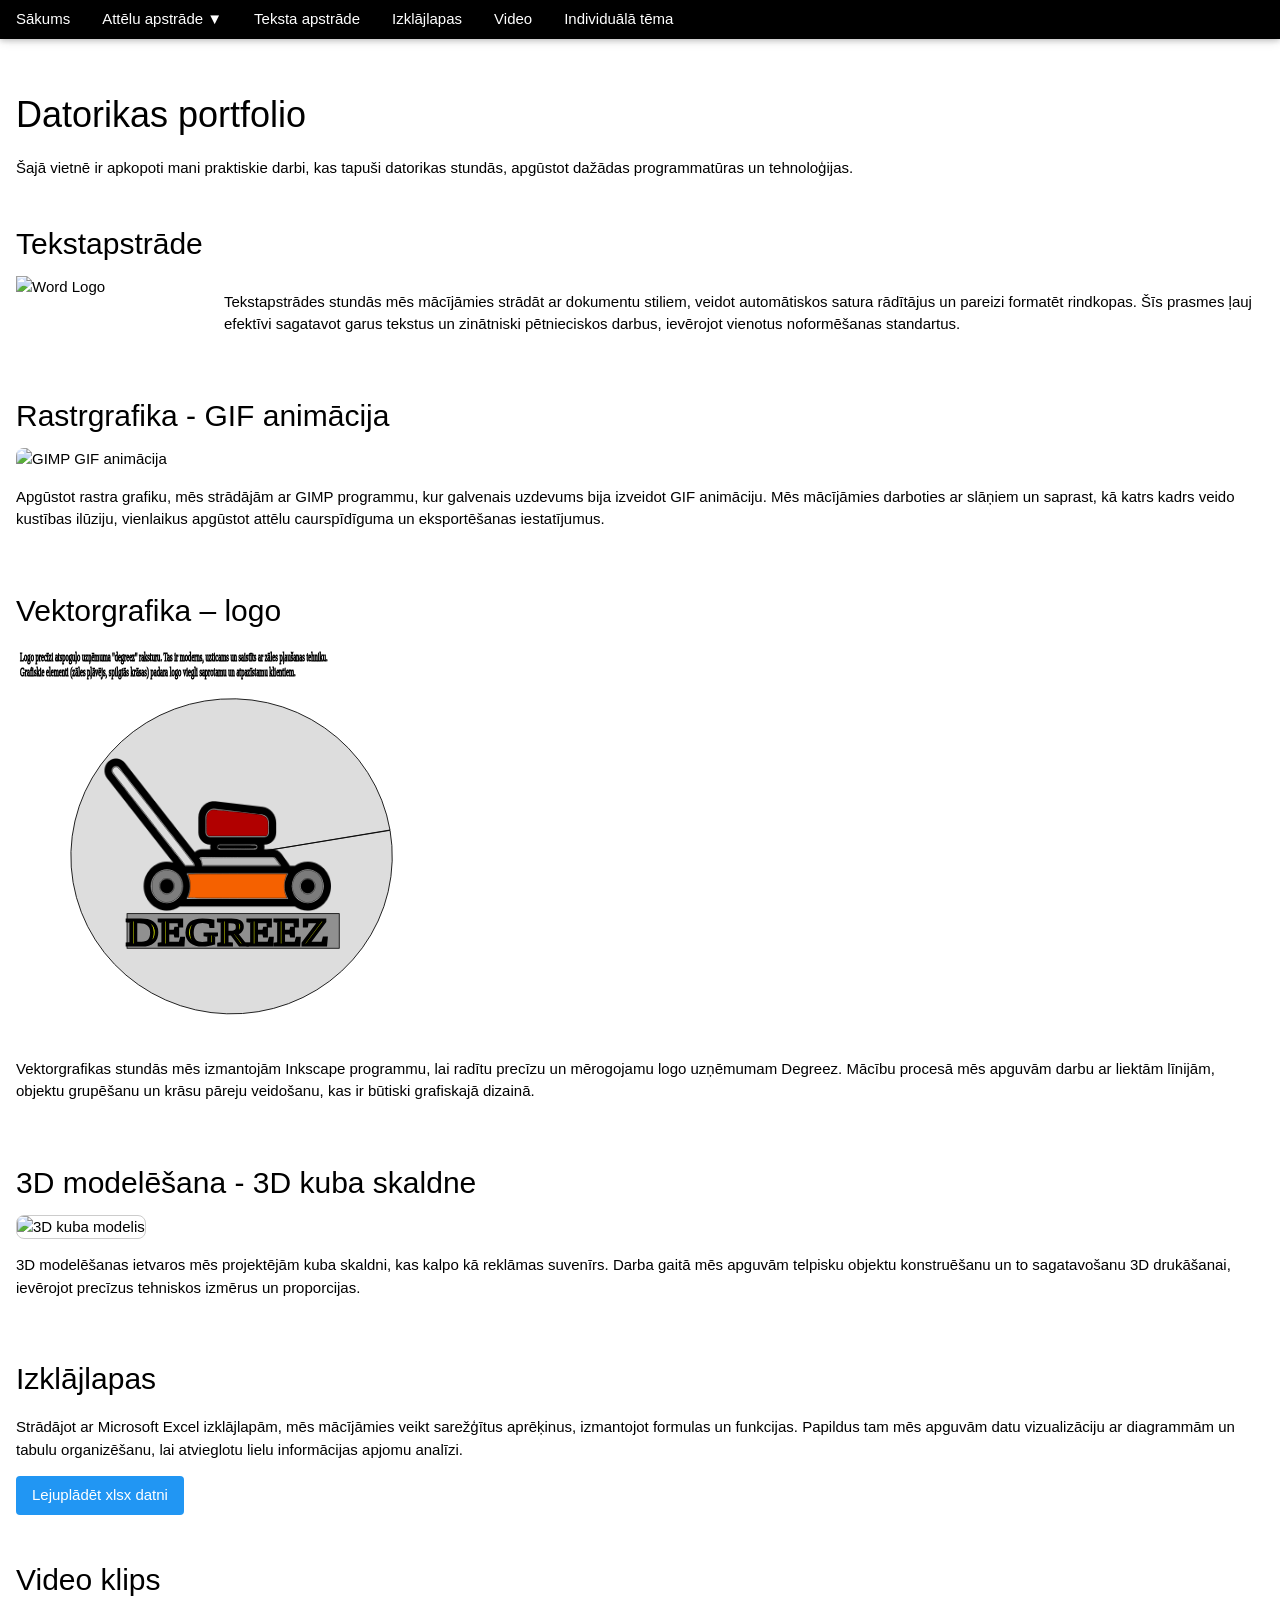
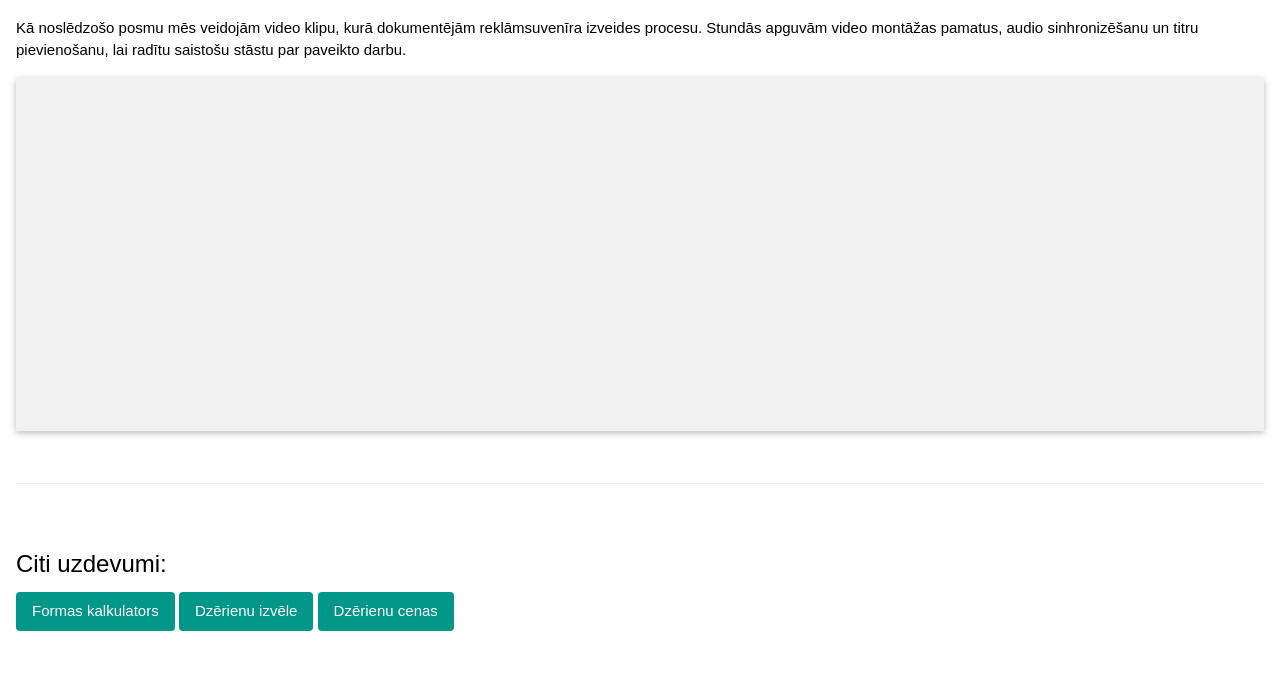
==== index.html @ c408c0b0 "pirmā versija" ====
<!DOCTYPE html>
<html lang="lv">
<head>
    <meta charset="UTF-8">
    <meta name="viewport" content="width=device-width, initial-scale=1.0">
    <title>Mans Datorikas Portfolio</title>
    <link rel="stylesheet" href="https://www.w3schools.com/w3css/4/w3.css">
    <link rel="stylesheet" href="CSS/mansStils.css">
</head>
<body>

<div class="w3-top">
  <div class="w3-bar w3-black w3-card">
    <a href="#sakums" class="w3-bar-item w3-button">Sākums</a>
    <div class="w3-dropdown-hover">
      <button class="w3-button">Attēlu apstrāde ▼</button>
      <div class="w3-dropdown-content w3-bar-block w3-white w3-card-4">
        <a href="#rastrs" class="w3-bar-item w3-button">Rastrgrafika (GIF)</a>
        <a href="#vektors" class="w3-bar-item w3-button">Vektorgrafika (Logo)</a>
        <a href="#3d-kubs" class="w3-bar-item w3-button">3D Modelēšana</a>
      </div>
    </div>
    <a href="#teksts" class="w3-bar-item w3-button">Teksta apstrāde</a>
    <a href="#izklajlapas" class="w3-bar-item w3-button">Izklājlapas</a>
    <a href="#video" class="w3-bar-item w3-button">Video</a>
    <a href="otrais.html" class="w3-bar-item w3-button">Individuālā tēma</a> 
  </div>
</div>

<div class="w3-container w3-padding-32" id="sakums" style="margin-top:46px">
    <h1>Datorikas portfolio</h1>
    <p>Šajā vietnē ir apkopoti mani praktiskie darbi, kas tapuši datorikas stundās, apgūstot dažādas programmatūras un tehnoloģijas.</p>
    
    <section id="teksts" class="w3-padding-16">
        <h2>Tekstapstrāde</h2>
        <div class="w3-row">
            <div class="w3-col m2">
                <img src="Images/Microsoft_Office_Word_(2025–present).svg.png" alt="Word Logo" class="w3-image" style="width:80px; margin-bottom:10px;">
            </div>
            <div class="w3-col m10">
                <p>Tekstapstrādes stundās mēs mācījāmies strādāt ar dokumentu stiliem, veidot automātiskos satura rādītājus un pareizi formatēt rindkopas. Šīs prasmes ļauj efektīvi sagatavot garus tekstus un zinātniski pētnieciskos darbus, ievērojot vienotus noformēšanas standartus.</p>
            </div>
        </div>
    </section>

    <section id="rastrs" class="w3-padding-16">
        <h2>Rastrgrafika - GIF animācija</h2>
        <img src="Images/giff.gif" alt="GIMP GIF animācija" class="w3-image" style="max-width:500px; border-radius: 8px;">
        <p>Apgūstot rastra grafiku, mēs strādājām ar GIMP programmu, kur galvenais uzdevums bija izveidot GIF animāciju. Mēs mācījāmies darboties ar slāņiem un saprast, kā katrs kadrs veido kustības ilūziju, vienlaikus apgūstot attēlu caurspīdīguma un eksportēšanas iestatījumus.</p>
    </section>

    <section id="vektors" class="w3-padding-16">
        <h2>Vektorgrafika – logo</h2>
        <img src="images/DEGREEZ%20pabeigts.svg" alt="Inkscape vektoru logo" class="w3-image" style="max-width:400px;">
        <p>Vektorgrafikas stundās mēs izmantojām Inkscape programmu, lai radītu precīzu un mērogojamu logo uzņēmumam Degreez. Mācību procesā mēs apguvām darbu ar liektām līnijām, objektu grupēšanu un krāsu pāreju veidošanu, kas ir būtiski grafiskajā dizainā.</p>
    </section>

    <section id="3d-kubs" class="w3-padding-16">
        <h2>3D modelēšana - 3D kuba skaldne</h2>
        <img src="Images/IMG_1927.jpg" alt="3D kuba modelis" class="w3-image" style="max-width:500px; border: 1px solid #ccc; border-radius: 8px;">
        <p>3D modelēšanas ietvaros mēs projektējām kuba skaldni, kas kalpo kā reklāmas suvenīrs. Darba gaitā mēs apguvām telpisku objektu konstruēšanu un to sagatavošanu 3D drukāšanai, ievērojot precīzus tehniskos izmērus un proporcijas.</p>
    </section>

    <section id="izklajlapas" class="w3-padding-16">
        <h2>Izklājlapas</h2>
        <p>Strādājot ar Microsoft Excel izklājlapām, mēs mācījāmies veikt sarežģītus aprēķinus, izmantojot formulas un funkcijas. Papildus tam mēs apguvām datu vizualizāciju ar diagrammām un tabulu organizēšanu, lai atvieglotu lielu informācijas apjomu analīzi.</p>
        <a href="excelKD2026.xlsx" class="w3-button w3-blue w3-round">Lejuplādēt xlsx datni</a>
    </section>

    <section id="video" class="w3-padding-16">
        <h2>Video klips</h2>
        <p>Kā noslēdzošo posmu mēs veidojām video klipu, kurā dokumentējām reklāmsuvenīra izveides procesu. Stundās apguvām video montāžas pamatus, audio sinhronizēšanu un titru pievienošanu, lai radītu saistošu stāstu par paveikto darbu.</p>
        <div class="w3-panel w3-light-grey w3-padding-16 w3-card">
            <iframe width="560" height="315" src="https://www.youtube.com/embed/WGzs50DU658" frameborder="0" allow="accelerometer; autoplay; clipboard-write; encrypted-media; gyroscope; picture-in-picture" allowfullscreen></iframe>
        </div>
    </section>
    
    <hr>
    
    <footer class="w3-padding-32">
        <h3>Citi uzdevumi:</h3>
        <div class="w3-bar">
            <a href="forma.html" class="w3-button w3-teal w3-round">Formas kalkulators</a>
            <a href="dzerdaudz.html" class="w3-button w3-teal w3-round">Dzērienu izvēle</a>
            <a href="dzer.html" class="w3-button w3-teal w3-round">Dzērienu cenas</a>
        </div>
    </footer>


</body>
</html>
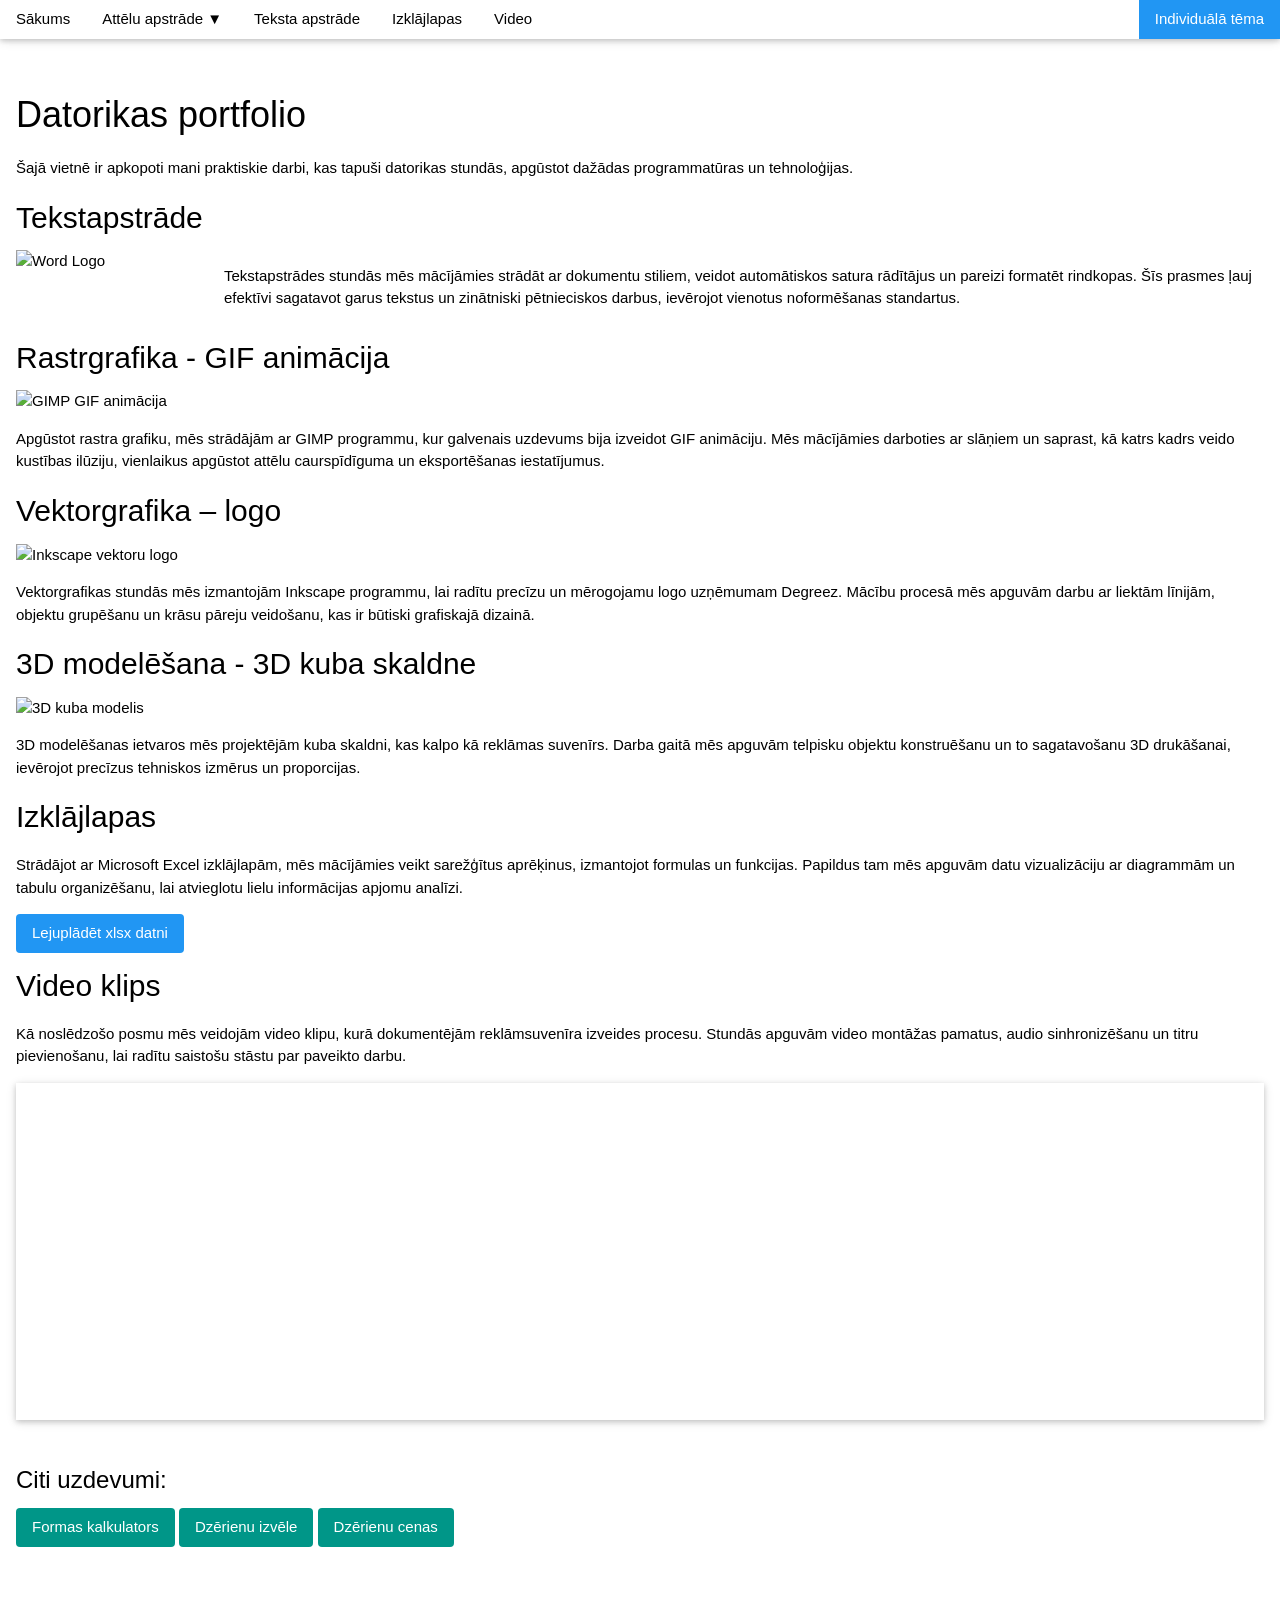
==== commit 49ed2441: "final css fix" ====
--- a/index.html
+++ b/index.html
@@ -5,12 +5,12 @@
     <meta name="viewport" content="width=device-width, initial-scale=1.0">
     <title>Mans Datorikas Portfolio</title>
     <link rel="stylesheet" href="https://www.w3schools.com/w3css/4/w3.css">
-    <link rel="stylesheet" href="CSS/mansStils.css">
+    <link rel="stylesheet" href="CSS/mansStils.css?v=1">
 </head>
 <body>
 
 <div class="w3-top">
-  <div class="w3-bar w3-black w3-card">
+  <div class="w3-bar w3-card">
     <a href="#sakums" class="w3-bar-item w3-button">Sākums</a>
     <div class="w3-dropdown-hover">
       <button class="w3-button">Attēlu apstrāde ▼</button>
@@ -23,7 +23,7 @@
     <a href="#teksts" class="w3-bar-item w3-button">Teksta apstrāde</a>
     <a href="#izklajlapas" class="w3-bar-item w3-button">Izklājlapas</a>
     <a href="#video" class="w3-bar-item w3-button">Video</a>
-    <a href="otrais.html" class="w3-bar-item w3-button">Individuālā tēma</a> 
+    <a href="otrais.html" class="w3-bar-item w3-button w3-right w3-blue">Individuālā tēma</a> 
   </div>
 </div>
 
@@ -31,11 +31,11 @@
     <h1>Datorikas portfolio</h1>
     <p>Šajā vietnē ir apkopoti mani praktiskie darbi, kas tapuši datorikas stundās, apgūstot dažādas programmatūras un tehnoloģijas.</p>
     
-    <section id="teksts" class="w3-padding-16">
+    <section id="teksts">
         <h2>Tekstapstrāde</h2>
         <div class="w3-row">
             <div class="w3-col m2">
-                <img src="Images/Microsoft_Office_Word_(2025–present).svg.png" alt="Word Logo" class="w3-image" style="width:80px; margin-bottom:10px;">
+                <img src="Images/Microsoft_Office_Word_(2025–present).svg.png" alt="Word Logo" class="w3-image" style="width:80px;">
             </div>
             <div class="w3-col m10">
                 <p>Tekstapstrādes stundās mēs mācījāmies strādāt ar dokumentu stiliem, veidot automātiskos satura rādītājus un pareizi formatēt rindkopas. Šīs prasmes ļauj efektīvi sagatavot garus tekstus un zinātniski pētnieciskos darbus, ievērojot vienotus noformēšanas standartus.</p>
@@ -43,39 +43,39 @@
         </div>
     </section>
 
-    <section id="rastrs" class="w3-padding-16">
+    <section id="rastrs">
         <h2>Rastrgrafika - GIF animācija</h2>
-        <img src="Images/giff.gif" alt="GIMP GIF animācija" class="w3-image" style="max-width:500px; border-radius: 8px;">
+        <img src="Images/giff.gif" alt="GIMP GIF animācija" class="w3-image" style="max-width:500px;">
         <p>Apgūstot rastra grafiku, mēs strādājām ar GIMP programmu, kur galvenais uzdevums bija izveidot GIF animāciju. Mēs mācījāmies darboties ar slāņiem un saprast, kā katrs kadrs veido kustības ilūziju, vienlaikus apgūstot attēlu caurspīdīguma un eksportēšanas iestatījumus.</p>
     </section>
 
-    <section id="vektors" class="w3-padding-16">
+    <section id="vektors">
         <h2>Vektorgrafika – logo</h2>
-        <img src="images/DEGREEZ%20pabeigts.svg" alt="Inkscape vektoru logo" class="w3-image" style="max-width:400px;">
+        <img src="Images/DEGREEZ%20pabeigts.svg" alt="Inkscape vektoru logo" class="w3-image" style="max-width:400px;">
         <p>Vektorgrafikas stundās mēs izmantojām Inkscape programmu, lai radītu precīzu un mērogojamu logo uzņēmumam Degreez. Mācību procesā mēs apguvām darbu ar liektām līnijām, objektu grupēšanu un krāsu pāreju veidošanu, kas ir būtiski grafiskajā dizainā.</p>
     </section>
 
-    <section id="3d-kubs" class="w3-padding-16">
+    <section id="3d-kubs">
         <h2>3D modelēšana - 3D kuba skaldne</h2>
-        <img src="Images/IMG_1927.jpg" alt="3D kuba modelis" class="w3-image" style="max-width:500px; border: 1px solid #ccc; border-radius: 8px;">
+        <img src="Images/IMG_1927.jpg" alt="3D kuba modelis" class="w3-image" style="max-width:500px;">
         <p>3D modelēšanas ietvaros mēs projektējām kuba skaldni, kas kalpo kā reklāmas suvenīrs. Darba gaitā mēs apguvām telpisku objektu konstruēšanu un to sagatavošanu 3D drukāšanai, ievērojot precīzus tehniskos izmērus un proporcijas.</p>
     </section>
 
-    <section id="izklajlapas" class="w3-padding-16">
+    <section id="izklajlapas">
         <h2>Izklājlapas</h2>
         <p>Strādājot ar Microsoft Excel izklājlapām, mēs mācījāmies veikt sarežģītus aprēķinus, izmantojot formulas un funkcijas. Papildus tam mēs apguvām datu vizualizāciju ar diagrammām un tabulu organizēšanu, lai atvieglotu lielu informācijas apjomu analīzi.</p>
         <a href="excelKD2026.xlsx" class="w3-button w3-blue w3-round">Lejuplādēt xlsx datni</a>
     </section>
 
-    <section id="video" class="w3-padding-16">
+    <section id="video">
         <h2>Video klips</h2>
         <p>Kā noslēdzošo posmu mēs veidojām video klipu, kurā dokumentējām reklāmsuvenīra izveides procesu. Stundās apguvām video montāžas pamatus, audio sinhronizēšanu un titru pievienošanu, lai radītu saistošu stāstu par paveikto darbu.</p>
-        <div class="w3-panel w3-light-grey w3-padding-16 w3-card">
-            <iframe width="560" height="315" src="https://www.youtube.com/embed/WGzs50DU658" frameborder="0" allow="accelerometer; autoplay; clipboard-write; encrypted-media; gyroscope; picture-in-picture" allowfullscreen></iframe>
+        <div class="w3-card w3-padding">
+            <div class="w3-responsive" style="max-width:560px; margin:auto;">
+                <iframe width="100%" height="315" src="https://www.youtube.com/embed/WGzs50DU658" frameborder="0" allowfullscreen></iframe>
+            </div>
         </div>
     </section>
-    
-    <hr>
     
     <footer class="w3-padding-32">
         <h3>Citi uzdevumi:</h3>
@@ -85,7 +85,7 @@
             <a href="dzer.html" class="w3-button w3-teal w3-round">Dzērienu cenas</a>
         </div>
     </footer>
-
+</div>
 
 </body>
 </html>
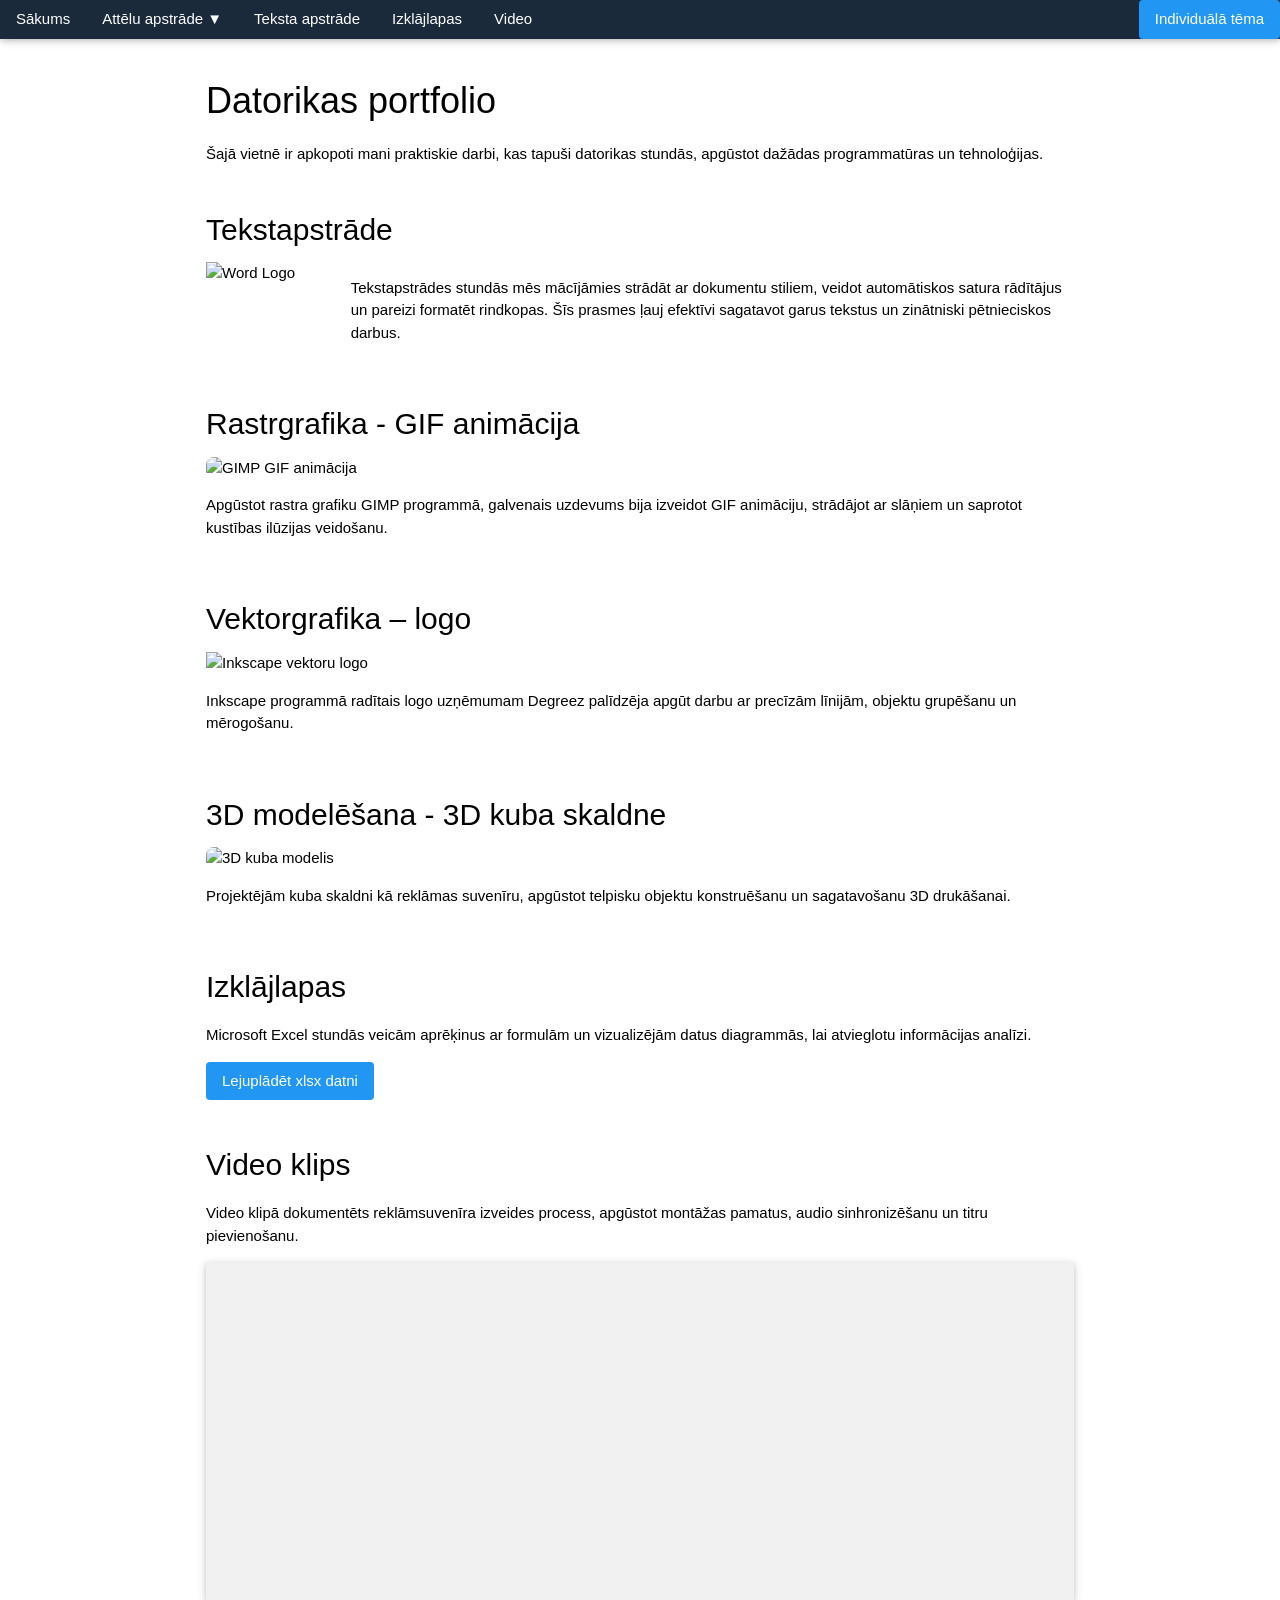
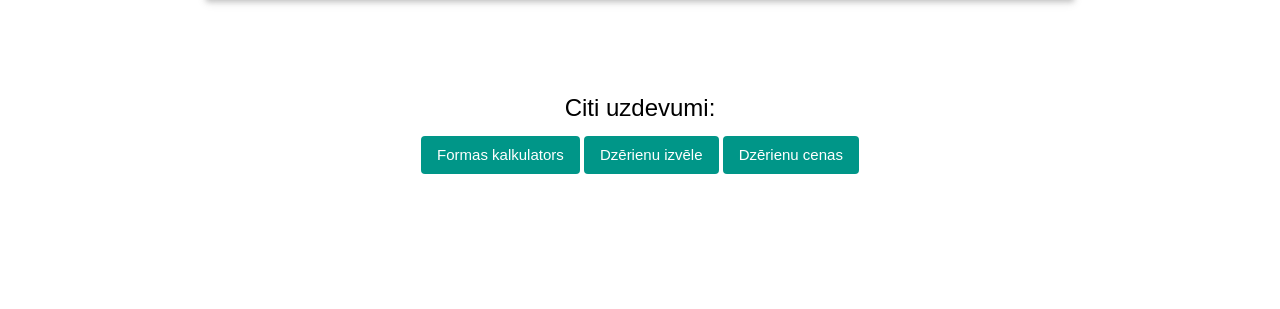
==== commit 17722e6a: "full index fix with white text" ====
--- a/index.html
+++ b/index.html
@@ -5,12 +5,12 @@
     <meta name="viewport" content="width=device-width, initial-scale=1.0">
     <title>Mans Datorikas Portfolio</title>
     <link rel="stylesheet" href="https://www.w3schools.com/w3css/4/w3.css">
-    <link rel="stylesheet" href="CSS/mansStils.css?v=1">
+    <link rel="stylesheet" href="CSS/mansStils.css?v=4">
 </head>
 <body>
 
 <div class="w3-top">
-  <div class="w3-bar w3-card">
+  <div class="w3-bar w3-card w3-text-white" style="background-color: #1a2a3a !important;">
     <a href="#sakums" class="w3-bar-item w3-button">Sākums</a>
     <div class="w3-dropdown-hover">
       <button class="w3-button">Attēlu apstrāde ▼</button>
@@ -23,61 +23,61 @@
     <a href="#teksts" class="w3-bar-item w3-button">Teksta apstrāde</a>
     <a href="#izklajlapas" class="w3-bar-item w3-button">Izklājlapas</a>
     <a href="#video" class="w3-bar-item w3-button">Video</a>
-    <a href="otrais.html" class="w3-bar-item w3-button w3-right w3-blue">Individuālā tēma</a> 
+    <a href="otrais.html" class="w3-bar-item w3-button w3-right w3-blue w3-round">Individuālā tēma</a> 
   </div>
 </div>
 
-<div class="w3-container w3-padding-32" id="sakums" style="margin-top:46px">
+<div class="w3-container w3-padding-64" id="sakums" style="max-width:900px; margin:auto;">
     <h1>Datorikas portfolio</h1>
     <p>Šajā vietnē ir apkopoti mani praktiskie darbi, kas tapuši datorikas stundās, apgūstot dažādas programmatūras un tehnoloģijas.</p>
     
-    <section id="teksts">
+    <section id="teksts" class="w3-padding-16">
         <h2>Tekstapstrāde</h2>
         <div class="w3-row">
             <div class="w3-col m2">
                 <img src="Images/Microsoft_Office_Word_(2025–present).svg.png" alt="Word Logo" class="w3-image" style="width:80px;">
             </div>
             <div class="w3-col m10">
-                <p>Tekstapstrādes stundās mēs mācījāmies strādāt ar dokumentu stiliem, veidot automātiskos satura rādītājus un pareizi formatēt rindkopas. Šīs prasmes ļauj efektīvi sagatavot garus tekstus un zinātniski pētnieciskos darbus, ievērojot vienotus noformēšanas standartus.</p>
+                <p>Tekstapstrādes stundās mēs mācījāmies strādāt ar dokumentu stiliem, veidot automātiskos satura rādītājus un pareizi formatēt rindkopas. Šīs prasmes ļauj efektīvi sagatavot garus tekstus un zinātniski pētnieciskos darbus.</p>
             </div>
         </div>
     </section>
 
-    <section id="rastrs">
+    <section id="rastrs" class="w3-padding-16">
         <h2>Rastrgrafika - GIF animācija</h2>
-        <img src="Images/giff.gif" alt="GIMP GIF animācija" class="w3-image" style="max-width:500px;">
-        <p>Apgūstot rastra grafiku, mēs strādājām ar GIMP programmu, kur galvenais uzdevums bija izveidot GIF animāciju. Mēs mācījāmies darboties ar slāņiem un saprast, kā katrs kadrs veido kustības ilūziju, vienlaikus apgūstot attēlu caurspīdīguma un eksportēšanas iestatījumus.</p>
+        <img src="Images/giff.gif" alt="GIMP GIF animācija" class="w3-image" style="max-width:500px; border-radius:8px;">
+        <p>Apgūstot rastra grafiku GIMP programmā, galvenais uzdevums bija izveidot GIF animāciju, strādājot ar slāņiem un saprotot kustības ilūzijas veidošanu.</p>
     </section>
 
-    <section id="vektors">
+    <section id="vektors" class="w3-padding-16">
         <h2>Vektorgrafika – logo</h2>
         <img src="Images/DEGREEZ%20pabeigts.svg" alt="Inkscape vektoru logo" class="w3-image" style="max-width:400px;">
-        <p>Vektorgrafikas stundās mēs izmantojām Inkscape programmu, lai radītu precīzu un mērogojamu logo uzņēmumam Degreez. Mācību procesā mēs apguvām darbu ar liektām līnijām, objektu grupēšanu un krāsu pāreju veidošanu, kas ir būtiski grafiskajā dizainā.</p>
+        <p>Inkscape programmā radītais logo uzņēmumam Degreez palīdzēja apgūt darbu ar precīzām līnijām, objektu grupēšanu un mērogošanu.</p>
     </section>
 
-    <section id="3d-kubs">
+    <section id="3d-kubs" class="w3-padding-16">
         <h2>3D modelēšana - 3D kuba skaldne</h2>
-        <img src="Images/IMG_1927.jpg" alt="3D kuba modelis" class="w3-image" style="max-width:500px;">
-        <p>3D modelēšanas ietvaros mēs projektējām kuba skaldni, kas kalpo kā reklāmas suvenīrs. Darba gaitā mēs apguvām telpisku objektu konstruēšanu un to sagatavošanu 3D drukāšanai, ievērojot precīzus tehniskos izmērus un proporcijas.</p>
+        <img src="Images/IMG_1927.jpg" alt="3D kuba modelis" class="w3-image" style="max-width:500px; border-radius:8px;">
+        <p>Projektējām kuba skaldni kā reklāmas suvenīru, apgūstot telpisku objektu konstruēšanu un sagatavošanu 3D drukāšanai.</p>
     </section>
 
-    <section id="izklajlapas">
+    <section id="izklajlapas" class="w3-padding-16">
         <h2>Izklājlapas</h2>
-        <p>Strādājot ar Microsoft Excel izklājlapām, mēs mācījāmies veikt sarežģītus aprēķinus, izmantojot formulas un funkcijas. Papildus tam mēs apguvām datu vizualizāciju ar diagrammām un tabulu organizēšanu, lai atvieglotu lielu informācijas apjomu analīzi.</p>
+        <p>Microsoft Excel stundās veicām aprēķinus ar formulām un vizualizējām datus diagrammās, lai atvieglotu informācijas analīzi.</p>
         <a href="excelKD2026.xlsx" class="w3-button w3-blue w3-round">Lejuplādēt xlsx datni</a>
     </section>
 
-    <section id="video">
+    <section id="video" class="w3-padding-16">
         <h2>Video klips</h2>
-        <p>Kā noslēdzošo posmu mēs veidojām video klipu, kurā dokumentējām reklāmsuvenīra izveides procesu. Stundās apguvām video montāžas pamatus, audio sinhronizēšanu un titru pievienošanu, lai radītu saistošu stāstu par paveikto darbu.</p>
-        <div class="w3-card w3-padding">
-            <div class="w3-responsive" style="max-width:560px; margin:auto;">
+        <p>Video klipā dokumentēts reklāmsuvenīra izveides process, apgūstot montāžas pamatus, audio sinhronizēšanu un titru pievienošanu.</p>
+        <div class="w3-card w3-padding w3-light-grey">
+            <div style="max-width:560px; margin:auto;">
                 <iframe width="100%" height="315" src="https://www.youtube.com/embed/WGzs50DU658" frameborder="0" allowfullscreen></iframe>
             </div>
         </div>
     </section>
     
-    <footer class="w3-padding-32">
+    <footer class="w3-padding-64 w3-center">
         <h3>Citi uzdevumi:</h3>
         <div class="w3-bar">
             <a href="forma.html" class="w3-button w3-teal w3-round">Formas kalkulators</a>
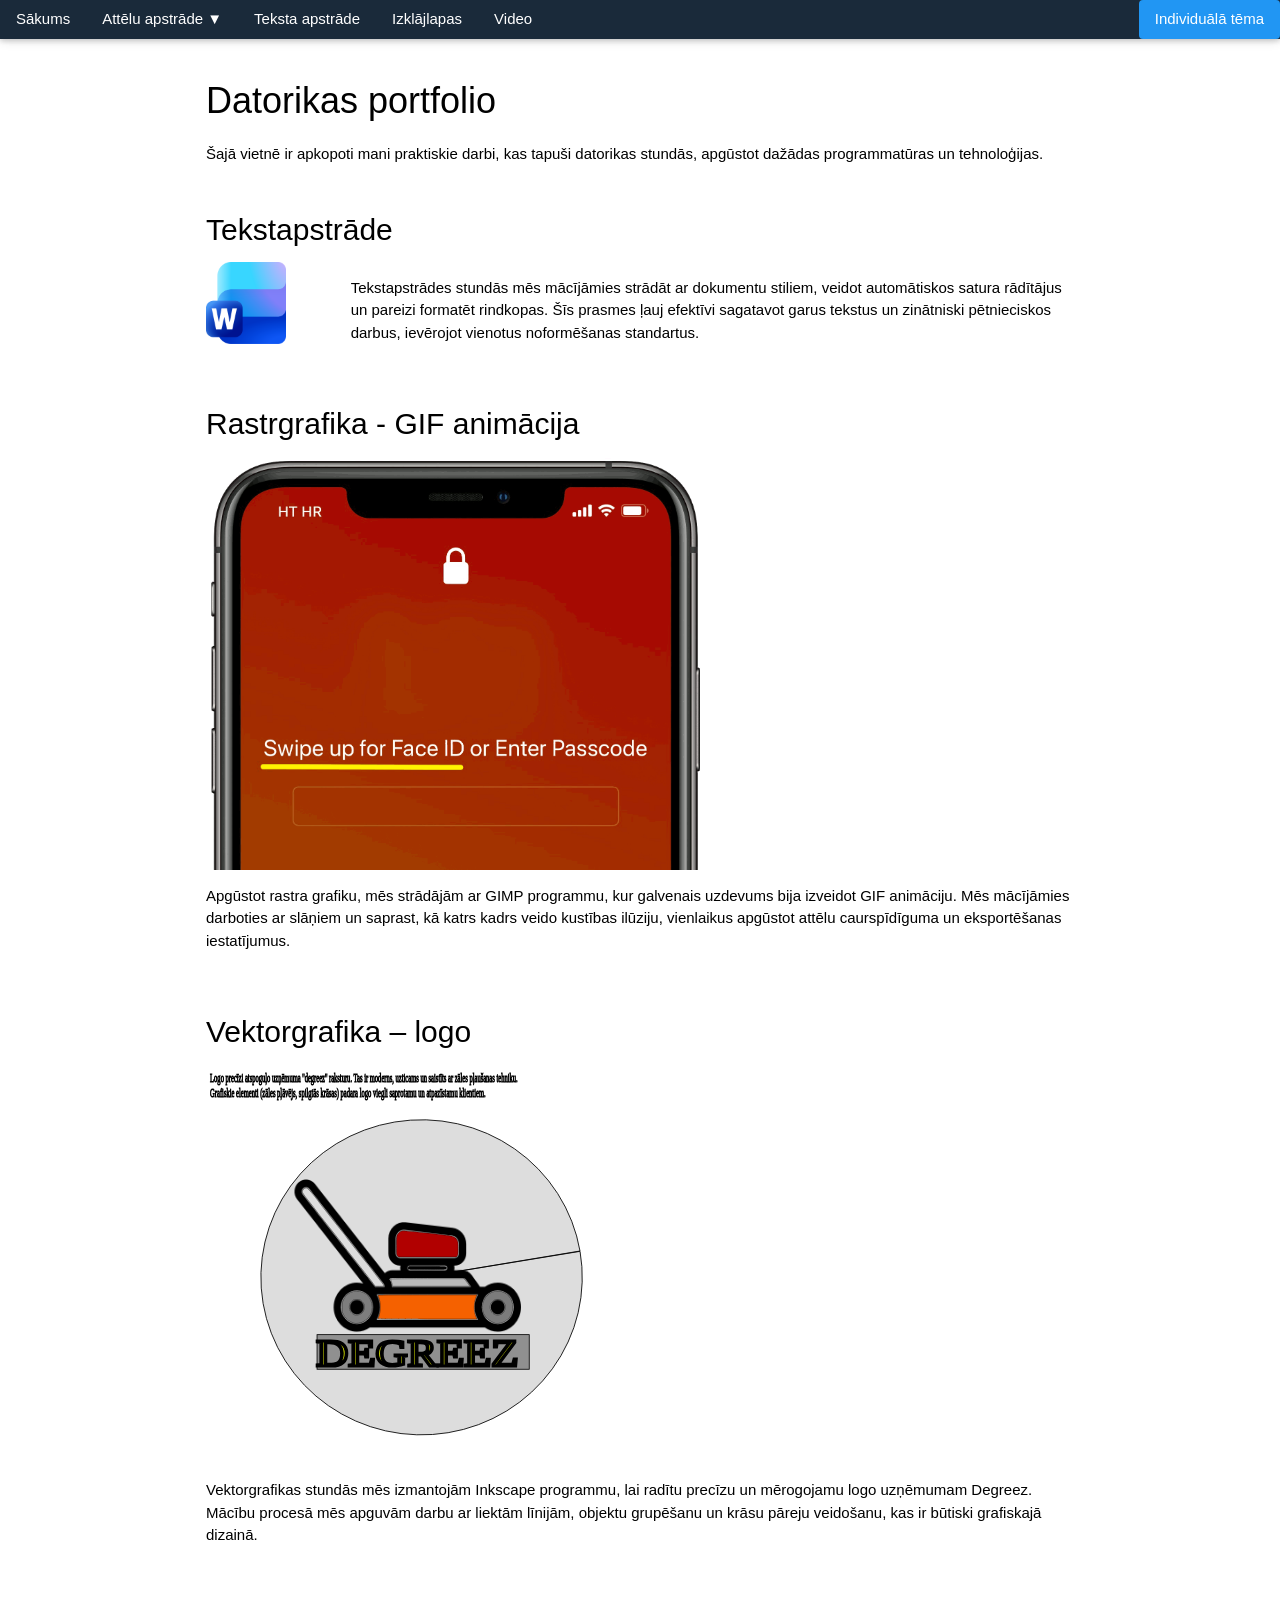
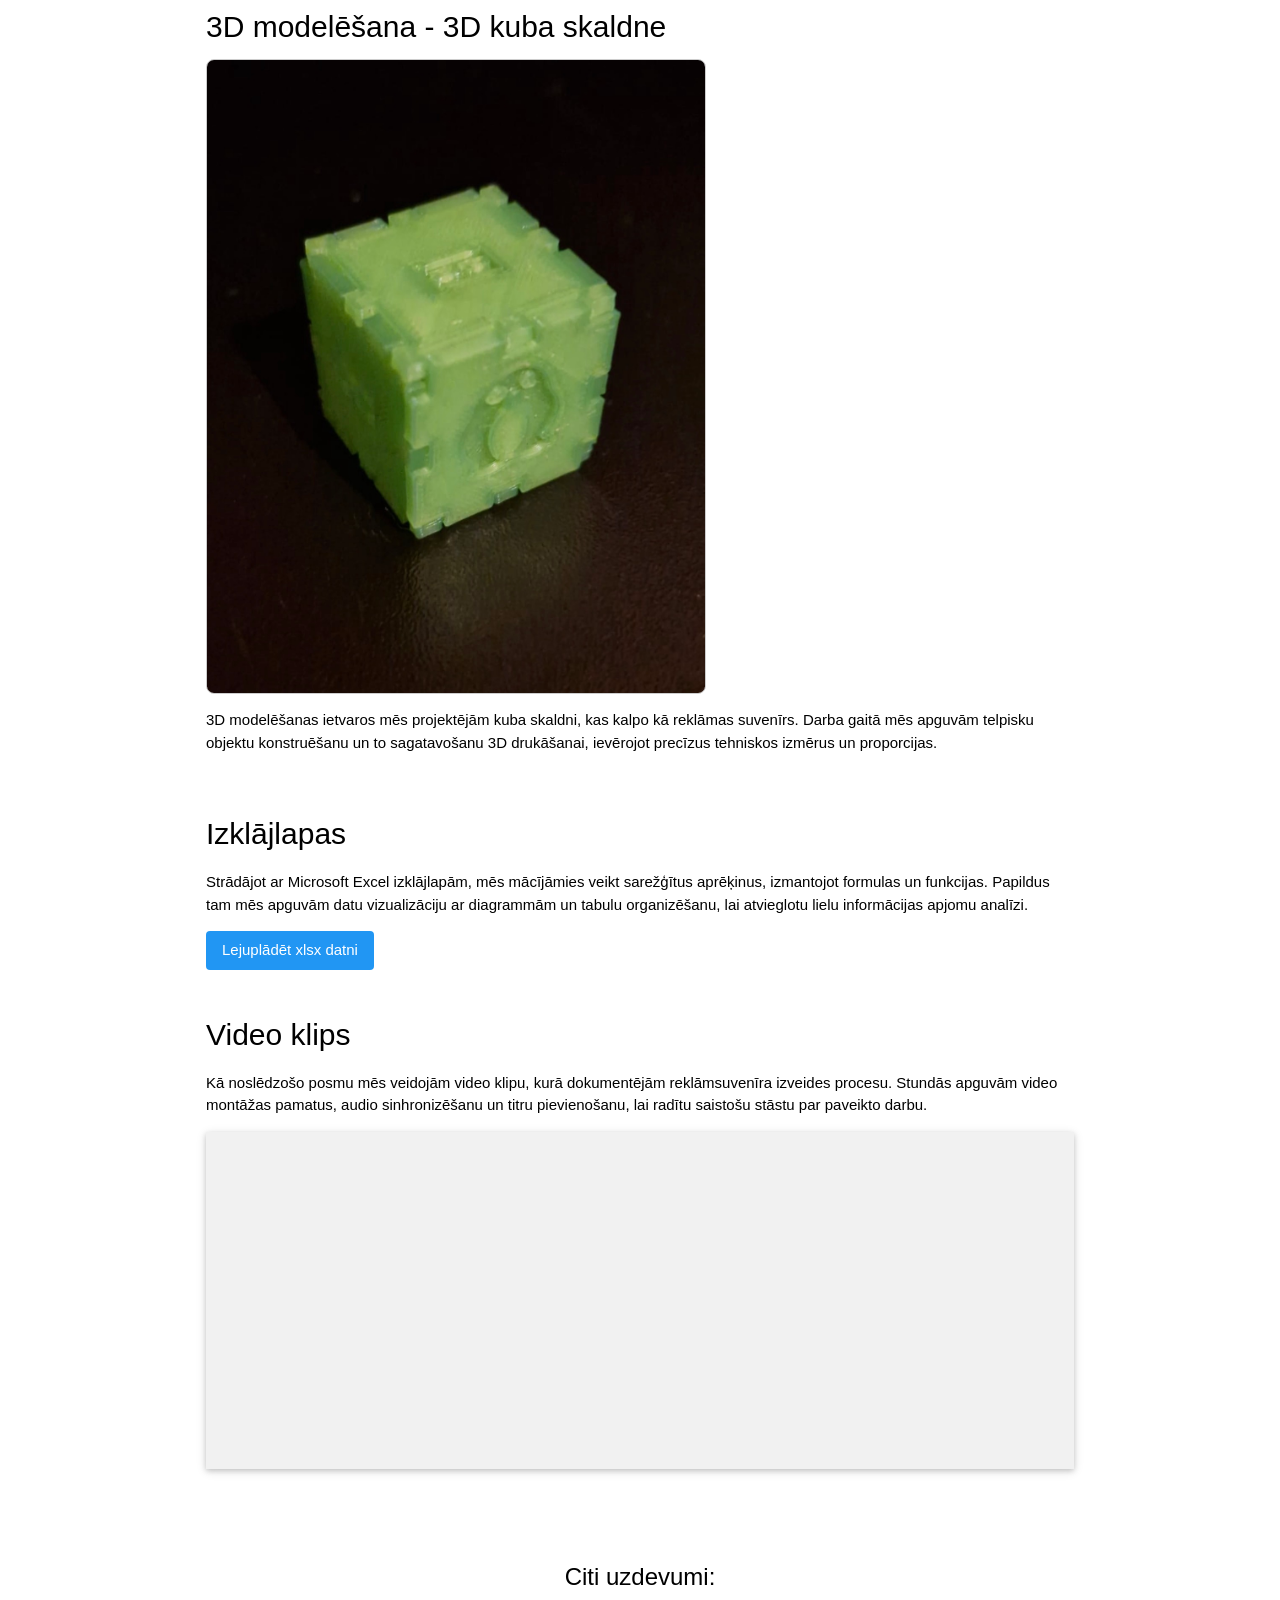
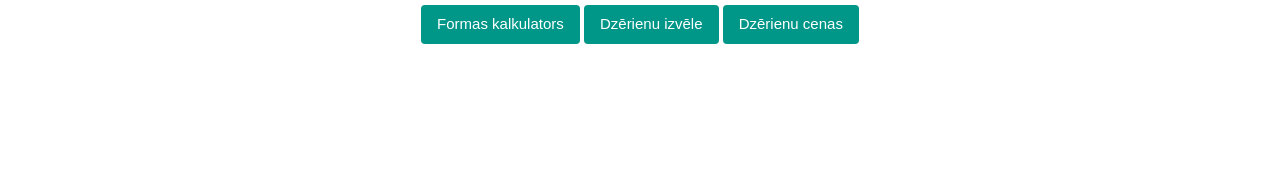
==== commit 99c9c9af: "final version with descriptions" ====
--- a/index.html
+++ b/index.html
@@ -5,7 +5,7 @@
     <meta name="viewport" content="width=device-width, initial-scale=1.0">
     <title>Mans Datorikas Portfolio</title>
     <link rel="stylesheet" href="https://www.w3schools.com/w3css/4/w3.css">
-    <link rel="stylesheet" href="CSS/mansStils.css?v=4">
+    <link rel="stylesheet" href="CSS/mansStils.css?v=7">
 </head>
 <body>
 
@@ -35,41 +35,41 @@
         <h2>Tekstapstrāde</h2>
         <div class="w3-row">
             <div class="w3-col m2">
-                <img src="Images/Microsoft_Office_Word_(2025–present).svg.png" alt="Word Logo" class="w3-image" style="width:80px;">
+                <img src="images/word.png" alt="Word Logo" class="w3-image" style="width:80px;">
             </div>
             <div class="w3-col m10">
-                <p>Tekstapstrādes stundās mēs mācījāmies strādāt ar dokumentu stiliem, veidot automātiskos satura rādītājus un pareizi formatēt rindkopas. Šīs prasmes ļauj efektīvi sagatavot garus tekstus un zinātniski pētnieciskos darbus.</p>
+                <p>Tekstapstrādes stundās mēs mācījāmies strādāt ar dokumentu stiliem, veidot automātiskos satura rādītājus un pareizi formatēt rindkopas. Šīs prasmes ļauj efektīvi sagatavot garus tekstus un zinātniski pētnieciskos darbus, ievērojot vienotus noformēšanas standartus.</p>
             </div>
         </div>
     </section>
 
     <section id="rastrs" class="w3-padding-16">
         <h2>Rastrgrafika - GIF animācija</h2>
-        <img src="Images/giff.gif" alt="GIMP GIF animācija" class="w3-image" style="max-width:500px; border-radius:8px;">
-        <p>Apgūstot rastra grafiku GIMP programmā, galvenais uzdevums bija izveidot GIF animāciju, strādājot ar slāņiem un saprotot kustības ilūzijas veidošanu.</p>
+        <img src="images/giff.gif" alt="GIMP GIF animācija" class="w3-image" style="max-width:500px; border-radius: 8px;">
+        <p>Apgūstot rastra grafiku, mēs strādājām ar GIMP programmu, kur galvenais uzdevums bija izveidot GIF animāciju. Mēs mācījāmies darboties ar slāņiem un saprast, kā katrs kadrs veido kustības ilūziju, vienlaikus apgūstot attēlu caurspīdīguma un eksportēšanas iestatījumus.</p>
     </section>
 
     <section id="vektors" class="w3-padding-16">
         <h2>Vektorgrafika – logo</h2>
-        <img src="Images/DEGREEZ%20pabeigts.svg" alt="Inkscape vektoru logo" class="w3-image" style="max-width:400px;">
-        <p>Inkscape programmā radītais logo uzņēmumam Degreez palīdzēja apgūt darbu ar precīzām līnijām, objektu grupēšanu un mērogošanu.</p>
+        <img src="images/logo.svg" alt="Inkscape vektoru logo" class="w3-image" style="max-width:400px;">
+        <p>Vektorgrafikas stundās mēs izmantojām Inkscape programmu, lai radītu precīzu un mērogojamu logo uzņēmumam Degreez. Mācību procesā mēs apguvām darbu ar liektām līnijām, objektu grupēšanu un krāsu pāreju veidošanu, kas ir būtiski grafiskajā dizainā.</p>
     </section>
 
     <section id="3d-kubs" class="w3-padding-16">
         <h2>3D modelēšana - 3D kuba skaldne</h2>
-        <img src="Images/IMG_1927.jpg" alt="3D kuba modelis" class="w3-image" style="max-width:500px; border-radius:8px;">
-        <p>Projektējām kuba skaldni kā reklāmas suvenīru, apgūstot telpisku objektu konstruēšanu un sagatavošanu 3D drukāšanai.</p>
+        <img src="images/3d.jpg" alt="3D kuba modelis" class="w3-image" style="max-width:500px; border: 1px solid #ccc; border-radius: 8px;">
+        <p>3D modelēšanas ietvaros mēs projektējām kuba skaldni, kas kalpo kā reklāmas suvenīrs. Darba gaitā mēs apguvām telpisku objektu konstruēšanu un to sagatavošanu 3D drukāšanai, ievērojot precīzus tehniskos izmērus un proporcijas.</p>
     </section>
 
     <section id="izklajlapas" class="w3-padding-16">
         <h2>Izklājlapas</h2>
-        <p>Microsoft Excel stundās veicām aprēķinus ar formulām un vizualizējām datus diagrammās, lai atvieglotu informācijas analīzi.</p>
+        <p>Strādājot ar Microsoft Excel izklājlapām, mēs mācījāmies veikt sarežģītus aprēķinus, izmantojot formulas un funkcijas. Papildus tam mēs apguvām datu vizualizāciju ar diagrammām un tabulu organizēšanu, lai atvieglotu lielu informācijas apjomu analīzi.</p>
         <a href="excelKD2026.xlsx" class="w3-button w3-blue w3-round">Lejuplādēt xlsx datni</a>
     </section>
 
     <section id="video" class="w3-padding-16">
         <h2>Video klips</h2>
-        <p>Video klipā dokumentēts reklāmsuvenīra izveides process, apgūstot montāžas pamatus, audio sinhronizēšanu un titru pievienošanu.</p>
+        <p>Kā noslēdzošo posmu mēs veidojām video klipu, kurā dokumentējām reklāmsuvenīra izveides procesu. Stundās apguvām video montāžas pamatus, audio sinhronizēšanu un titru pievienošanu, lai radītu saistošu stāstu par paveikto darbu.</p>
         <div class="w3-card w3-padding w3-light-grey">
             <div style="max-width:560px; margin:auto;">
                 <iframe width="100%" height="315" src="https://www.youtube.com/embed/WGzs50DU658" frameborder="0" allowfullscreen></iframe>
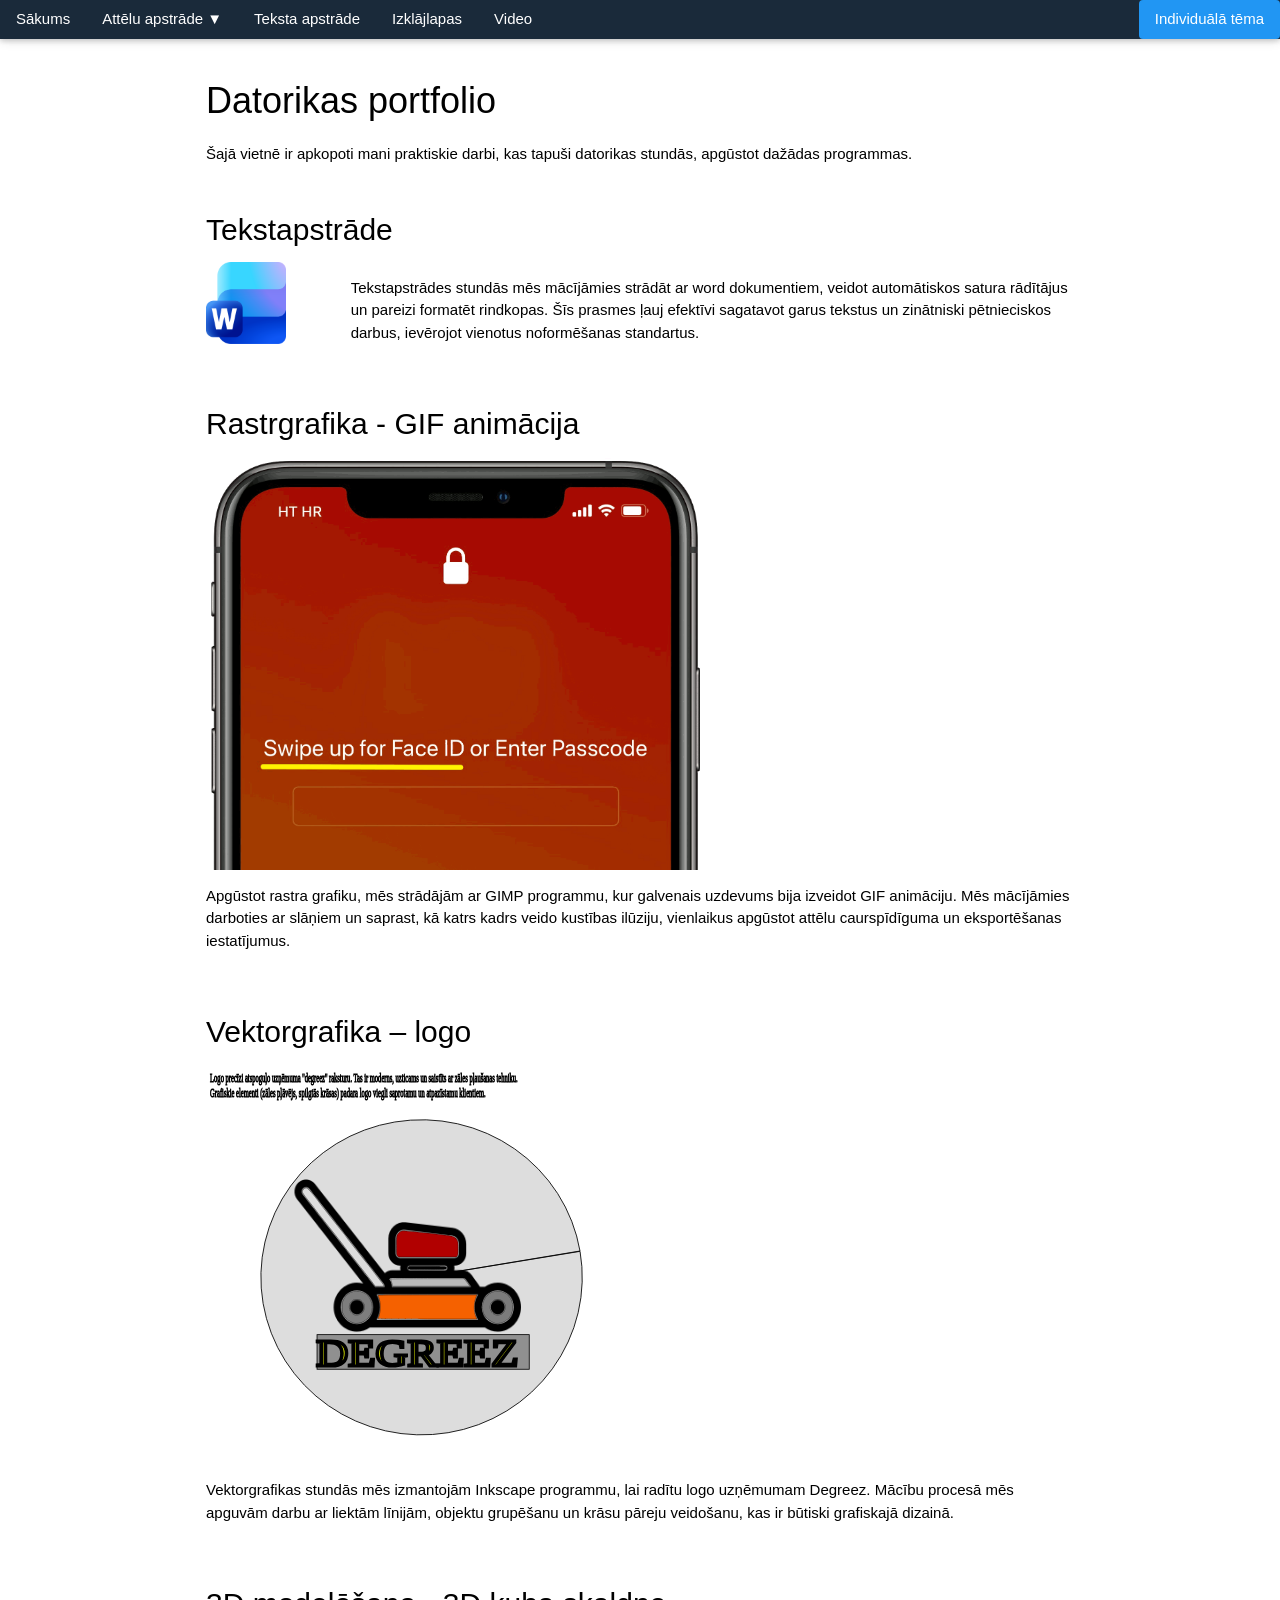
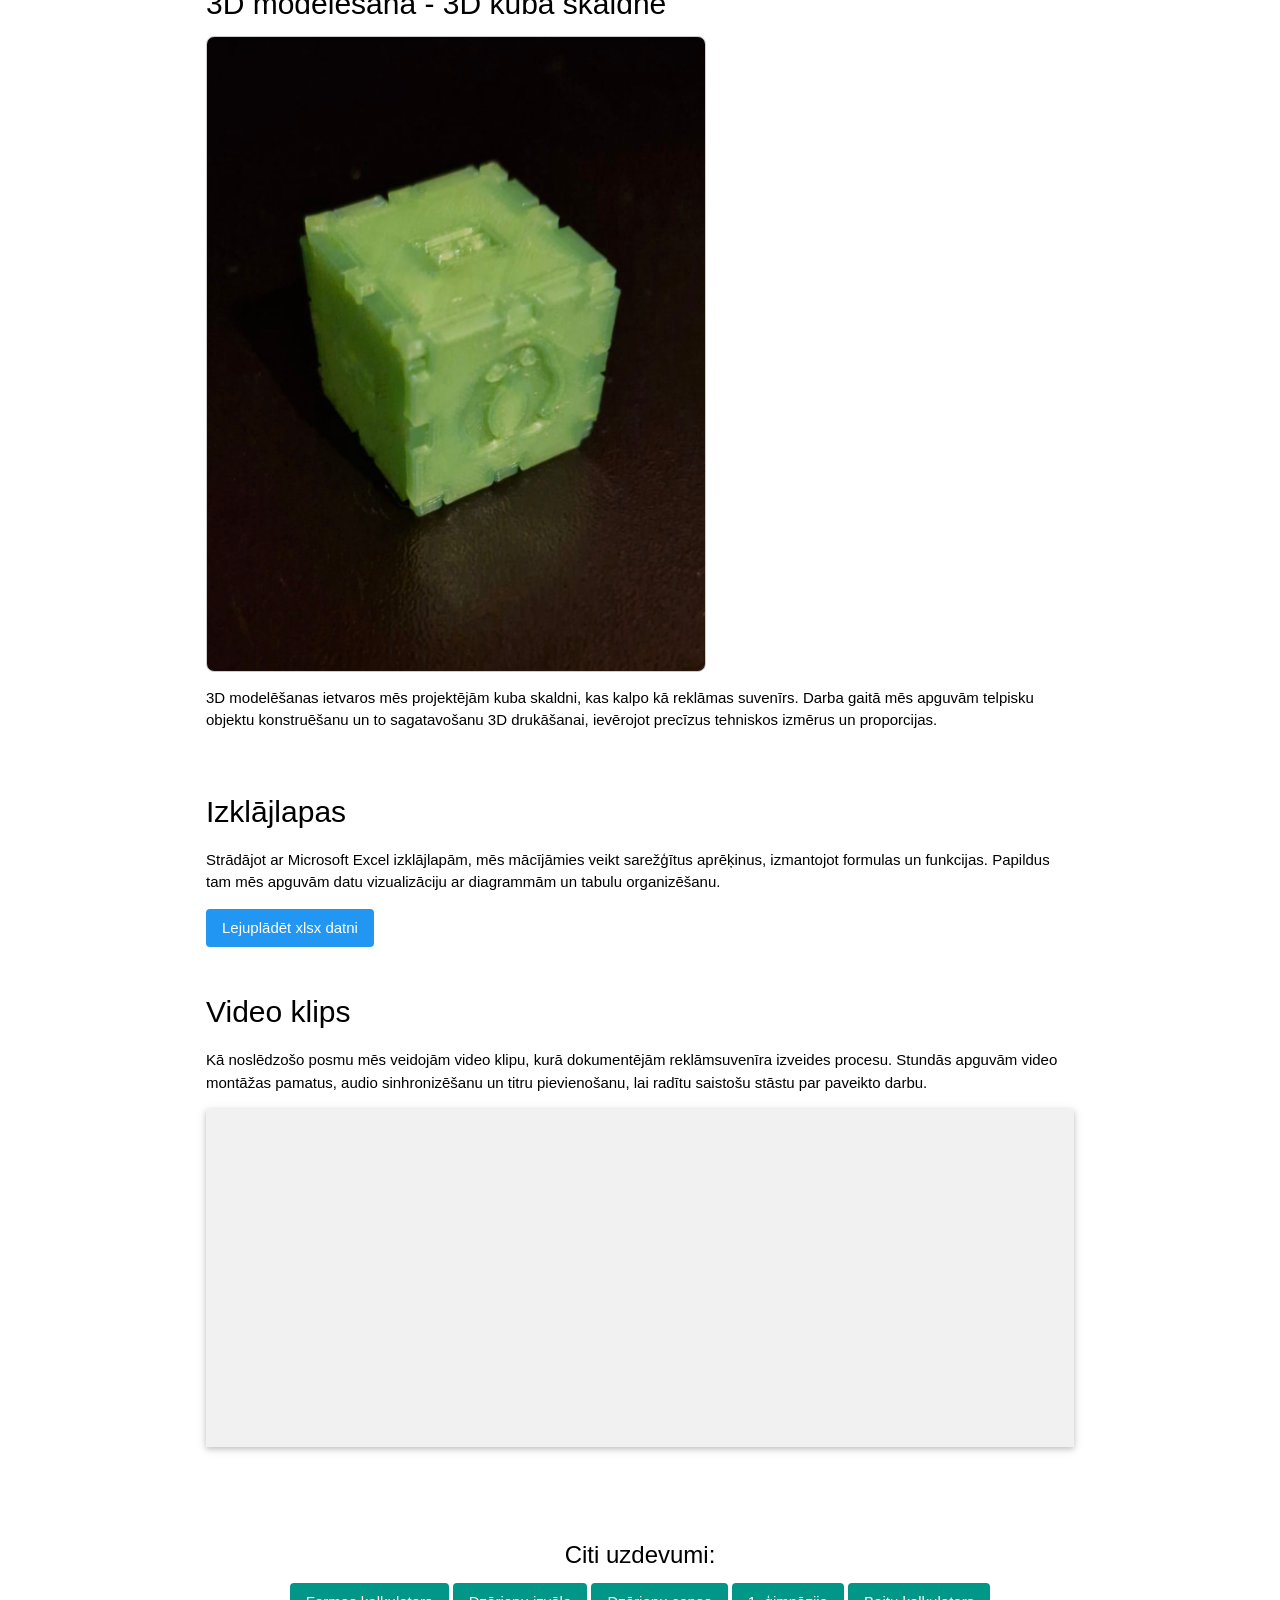
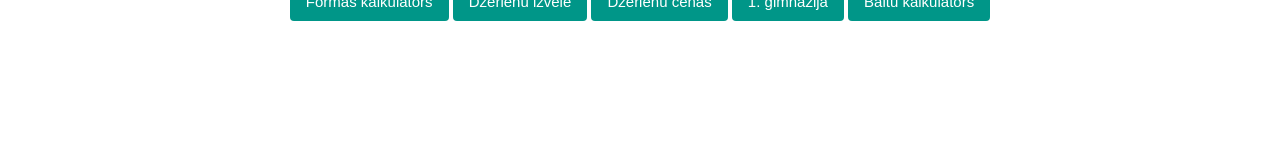
==== commit 78a76bbd: "Pievienota skolas lapa un kalkulators" ====
--- a/index.html
+++ b/index.html
@@ -29,7 +29,7 @@
 
 <div class="w3-container w3-padding-64" id="sakums" style="max-width:900px; margin:auto;">
     <h1>Datorikas portfolio</h1>
-    <p>Šajā vietnē ir apkopoti mani praktiskie darbi, kas tapuši datorikas stundās, apgūstot dažādas programmatūras un tehnoloģijas.</p>
+    <p>Šajā vietnē ir apkopoti mani praktiskie darbi, kas tapuši datorikas stundās, apgūstot dažādas programmas.</p>
     
     <section id="teksts" class="w3-padding-16">
         <h2>Tekstapstrāde</h2>
@@ -38,7 +38,7 @@
                 <img src="images/word.png" alt="Word Logo" class="w3-image" style="width:80px;">
             </div>
             <div class="w3-col m10">
-                <p>Tekstapstrādes stundās mēs mācījāmies strādāt ar dokumentu stiliem, veidot automātiskos satura rādītājus un pareizi formatēt rindkopas. Šīs prasmes ļauj efektīvi sagatavot garus tekstus un zinātniski pētnieciskos darbus, ievērojot vienotus noformēšanas standartus.</p>
+                <p>Tekstapstrādes stundās mēs mācījāmies strādāt ar word dokumentiem, veidot automātiskos satura rādītājus un pareizi formatēt rindkopas. Šīs prasmes ļauj efektīvi sagatavot garus tekstus un zinātniski pētnieciskos darbus, ievērojot vienotus noformēšanas standartus.</p>
             </div>
         </div>
     </section>
@@ -52,7 +52,7 @@
     <section id="vektors" class="w3-padding-16">
         <h2>Vektorgrafika – logo</h2>
         <img src="images/logo.svg" alt="Inkscape vektoru logo" class="w3-image" style="max-width:400px;">
-        <p>Vektorgrafikas stundās mēs izmantojām Inkscape programmu, lai radītu precīzu un mērogojamu logo uzņēmumam Degreez. Mācību procesā mēs apguvām darbu ar liektām līnijām, objektu grupēšanu un krāsu pāreju veidošanu, kas ir būtiski grafiskajā dizainā.</p>
+        <p>Vektorgrafikas stundās mēs izmantojām Inkscape programmu, lai radītu logo uzņēmumam Degreez. Mācību procesā mēs apguvām darbu ar liektām līnijām, objektu grupēšanu un krāsu pāreju veidošanu, kas ir būtiski grafiskajā dizainā.</p>
     </section>
 
     <section id="3d-kubs" class="w3-padding-16">
@@ -63,8 +63,8 @@
 
     <section id="izklajlapas" class="w3-padding-16">
         <h2>Izklājlapas</h2>
-        <p>Strādājot ar Microsoft Excel izklājlapām, mēs mācījāmies veikt sarežģītus aprēķinus, izmantojot formulas un funkcijas. Papildus tam mēs apguvām datu vizualizāciju ar diagrammām un tabulu organizēšanu, lai atvieglotu lielu informācijas apjomu analīzi.</p>
-        <a href="excelKD2026.xlsx" class="w3-button w3-blue w3-round">Lejuplādēt xlsx datni</a>
+        <p>Strādājot ar Microsoft Excel izklājlapām, mēs mācījāmies veikt sarežģītus aprēķinus, izmantojot formulas un funkcijas. Papildus tam mēs apguvām datu vizualizāciju ar diagrammām un tabulu organizēšanu.</p>
+        <a href="aprēķini.xlsx" class="w3-button w3-blue w3-round">Lejuplādēt xlsx datni</a>
     </section>
 
     <section id="video" class="w3-padding-16">
@@ -83,6 +83,8 @@
             <a href="forma.html" class="w3-button w3-teal w3-round">Formas kalkulators</a>
             <a href="dzerdaudz.html" class="w3-button w3-teal w3-round">Dzērienu izvēle</a>
             <a href="dzer.html" class="w3-button w3-teal w3-round">Dzērienu cenas</a>
+            <a href="skola.html" class="w3-button w3-teal w3-round">1. ģimnāzija</a>
+            <a href="baiti.html" class="w3-button w3-teal w3-round">Baitu kalkulators</a>
         </div>
     </footer>
 </div>
